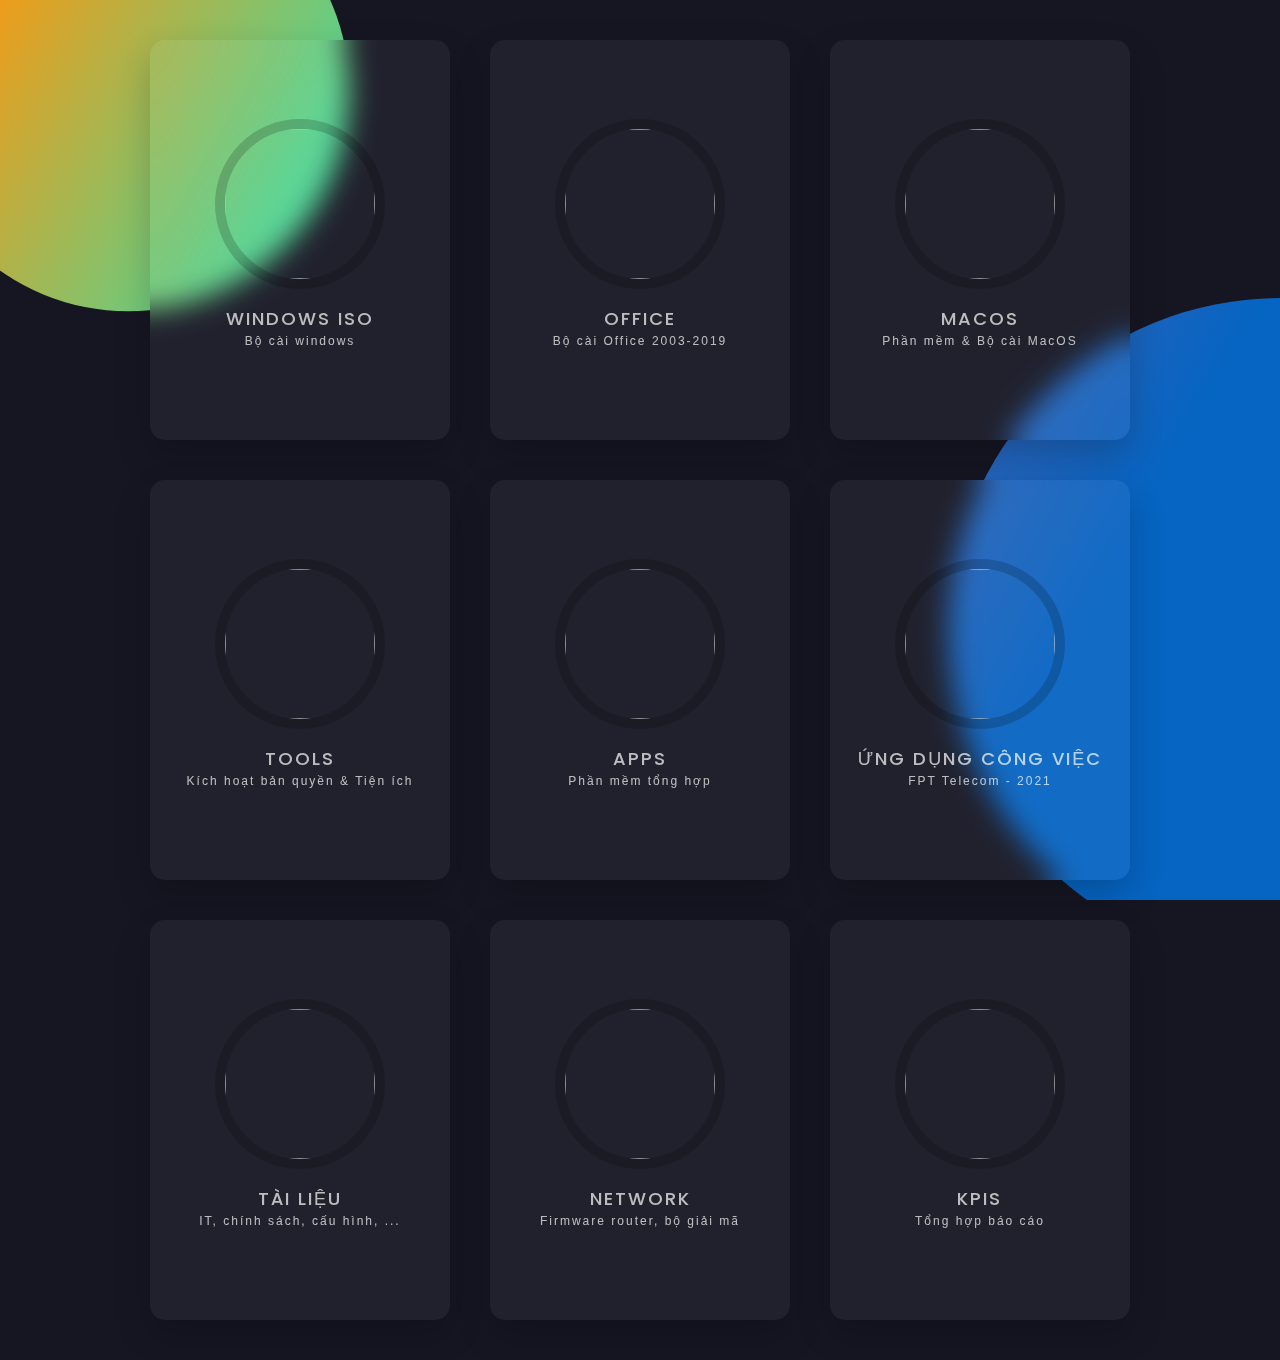
==== index.html @ 542de05e "Add files via upload" ====
<!DOCTYPE html>
<html lang="en">
<head>
  <meta charset="UTF-8">
  <meta http-equiv="X-UA-Compatible" content="IE=edge">
  <meta name="viewport" content="width=device-width, initial-scale=1.0">
  <title>SOURCE | INDO-PNCHO</title>
  <link rel="shortcut icon" href="./img/header.webp" type="image/webp" />
  <link rel="stylesheet" href="https://cdnjs.cloudflare.com/ajax/libs/font-awesome/5.15.3/css/all.min.css">
  <link rel="stylesheet" href="./style.css">
  <body> 
  <section>
    <div class="container">
      <a href="https://drive.google.com/drive/folders/1kdjeVwem8cAJMl_np1oTuf39qn1xCxHg?usp=sharing">
				<div class="card">
					<div class="content">
						<div class="imgBx"><img src="./img/windows.webp" alt=""></div>
						<div class="contentBx">
							<h3>Windows ISO<br><span>Bộ cài windows</span></h3>
						</div>
					</div>
					<ul class="sci">
						<li style="--i:1">
								<i class="fas fa-download"></i>
						</li>						
					</ul>
				</div>			
			</a>
      <a href="https://drive.google.com/drive/folders/1Q7vQI1WjGhp7WW4s88ZzQjJjz93iZYjQ?usp=sharing">
				<div class="card">
					<div class="content">
						<div class="imgBx"><img src="./img/office.webp" alt=""></div>
						<div class="contentBx">
							<h3>Office<br><span>Bộ cài Office 2003-2019</span></h3>
						</div>
					</div>
					<ul class="sci">
						<li style="--i:1">
								<i class="fas fa-download"></i>
						</li>						
					</ul>
				</div>			
			</a>
      <a href="https://drive.google.com/drive/folders/1sD4aifMUE6Ku6B0pSFIituWAtXM53C2F?usp=sharing">
				<div class="card">
					<div class="content">
						<div class="imgBx"><img src="./img/macos.webp" alt=""></div>
						<div class="contentBx">
							<h3>MacOS<br><span>Phần mềm & Bộ cài MacOS</span></h3>
						</div>
					</div>
					<ul class="sci">
						<li style="--i:1">
								<i class="fas fa-download"></i>
						</li>						
					</ul>
				</div>			
			</a>
      <a href="https://drive.google.com/drive/folders/1iUqlK9H3N3ajzzhzMDkw9Usuj-9g0jLn?usp=sharing">
				<div class="card">
					<div class="content">
						<div class="imgBx"><img src="./img/tool.webp" alt=""></div>
						<div class="contentBx">
							<h3>Tools<br><span>Kích hoạt bản quyền & Tiện ích</span></h3>
						</div>
					</div>
					<ul class="sci">
						<li style="--i:1">
								<i class="fas fa-download"></i>
						</li>						
					</ul>
				</div>			
			</a>
      <a href="https://drive.google.com/drive/folders/1eTEEgnuCIspsmR_OAB5f9lV5HlaqTHcz?usp=sharing">
				<div class="card">
					<div class="content">
						<div class="imgBx"><img src="./img/apps.webp" alt=""></div>
						<div class="contentBx">
							<h3>Apps<br><span>Phần mềm tổng hợp</span></h3>
						</div>
					</div>
					<ul class="sci">
						<li style="--i:1">
								<i class="fas fa-download"></i>
						</li>						
					</ul>
				</div>			
			</a>
      <a href="http://210.245.32.165:9999/FPT/">
				<div class="card">
					<div class="content">
						<div class="imgBx"><img src="./img/fpt.webp" alt=""></div>
						<div class="contentBx">
							<h3>Ứng dụng công việc<br><span>FPT Telecom - 2021</span></h3>
						</div>
					</div>
					<ul class="sci">
						<li style="--i:1">
								<i class="fas fa-download"></i>
						</li>						
					</ul>
				</div>			
			</a>
      <a href="http://210.245.32.165:9999/Tailieu/">
				<div class="card">
					<div class="content">
						<div class="imgBx"><img src="./img/TL.webp" alt=""></div>
						<div class="contentBx">
							<h3>TÀI LIỆU<br><span>IT, chính sách, cấu hình, ...</span></h3>
						</div>
					</div>
					<ul class="sci">
						<li style="--i:1">
								<i class="fas fa-download"></i>
						</li>						
					</ul>
				</div>			
			</a>
      <a href="http://210.245.32.165:9999/Firmware/">
				<div class="card">
					<div class="content">
						<div class="imgBx"><img src="./img/network.webp" alt=""></div>
						<div class="contentBx">
							<h3>Network<br><span>Firmware router, bộ giải mã</span></h3>
						</div>
					</div>
					<ul class="sci">
						<li style="--i:1">
								<i class="fas fa-download"></i>
						</li>						
					</ul>
				</div>			
			</a>
      <a href="./kpi.html">
				<div class="card">
					<div class="content">
						<div class="imgBx"><img src="./img/kpi.webp" alt=""></div>
						<div class="contentBx">
							<h3>KPIs<br><span>Tổng hợp báo cáo</span></h3>
						</div>
					</div>
					<ul class="sci">
						<li style="--i:1">
								<i class="fas fa-download"></i>
						</li>						
					</ul>
				</div>			
			</a>
    </div>
</section>
</body>
</html>
---- style.css ----
@import url("https://fonts.googleapis.com/css2?family=Poppins:wght@300;400;500&display=swap");
* {
  margin: 0;
  padding: 0;
  font-family: "Poppins", sans-serif;
}
a {
  text-decoration: none;
}

body {
  display: flex;
  justify-content: center;
  align-items: center;
  flex-wrap: wrap;
  background: #161623;
  min-height: 100vh;
}

section::before {
  content: "";
  position: absolute;
  top: 0;
  left: 0;
  width: 100%;
  height: 100%;
  background: linear-gradient(120deg, #f86086, #0664c2 80%);
  clip-path: circle(30% at right 70%);
}

section::after {
  content: "";
  position: absolute;
  top: 0;
  left: 0;
  width: 100%;
  height: 100%;
  background: linear-gradient(120deg, #ed9c1a, #20e6b9 30%);
  clip-path: circle(20% at 10% 10%);
}

.container {
  position: relative;
  z-index: 1;
  display: flex;
  justify-content: center;
  align-items: center;
  flex-wrap: wrap;
  margin: 20px 20px;
}

.container .card {
  position: relative;
  width: 300px;
  height: 400px;
  background: rgba(255, 255, 255, 0.05);
  margin: 20px;
  box-shadow: 0 15px 35px rgba(0, 0, 0, 0.2);
  border-radius: 15px;
  display: flex;
  justify-content: center;
  align-items: center;
  backdrop-filter: blur(14px);
}

.container .card .content {
  position: relative;
  display: flex;
  justify-content: center;
  align-items: center;
  flex-direction: column;
  opacity: 0.7;
  transition: 0.5s;
}

.container .card:hover .content {
  opacity: 1;
  transform: translateY(-20px);
}

.container .card .content .imgBx {
  position: relative;
  width: 150px;
  height: 150px;
  border-radius: 50%;
  overflow: hidden;
  border: 10px solid rgba(0, 0, 0, 0.25);
  cursor: pointer;
}

.container .card .content .imgBx img {
  position: absolute;
  top: 0;
  left: 0;
  width: 100%;
  height: 100%;
  object-fit: cover;
}
.container .card .content .contentBx h3 {
  color: #fff;
  text-transform: uppercase;
  letter-spacing: 2px;
  font-weight: 500;
  font-size: 18px;
  text-align: center;
  margin: 20px 0 10px;
  line-height: 1.1em;
}

.container .card .content .contentBx h3 span {
  font-size: 12px;
  font-weight: 300;
  text-transform: initial;
  font-family: Helvetica, sans-serif;
}

.container .card .sci {
  position: absolute;
  bottom: 50px;
  display: flex;
}

.container .card .sci li {
  list-style: none;
  margin: 0 10px;
  transform: translateY(40px);
  transition: 0.5s;
  opacity: 0;
  transition-delay: calc(0.1s * var(--i));
}

.container .card:hover .sci li {
  transform: translateY(0px);
  opacity: 1;
}

.container .card .sci li {
  color: #fff;
  font-size: 24px;
}

.heart {
  width: 50px;
  margin-bottom: 20px;
  animation: heartBeat 1s ease-in-out infinite;
}

@keyframes heartBeat {
  0% {
    transform: scale(0.9);
  }

  45% {
    transform: scale(1.1);
  }

  70% {
    transform: scale(0.9);
  }

  100% {
    transform: scale(0.9);
  }
}

.time {
  color: #fff;
  display: flex;
  flex-direction: column;
  align-items: center;
  justify-content: center;
}

.time h2,
.time p {
  margin: 0;
  margin-bottom: 4px;
}

.time h2 {
  font-size: 2.4rem;
}

.time p {
  font-size: 1.5rem;
}

.sup-time {
  font-weight: 300;
}
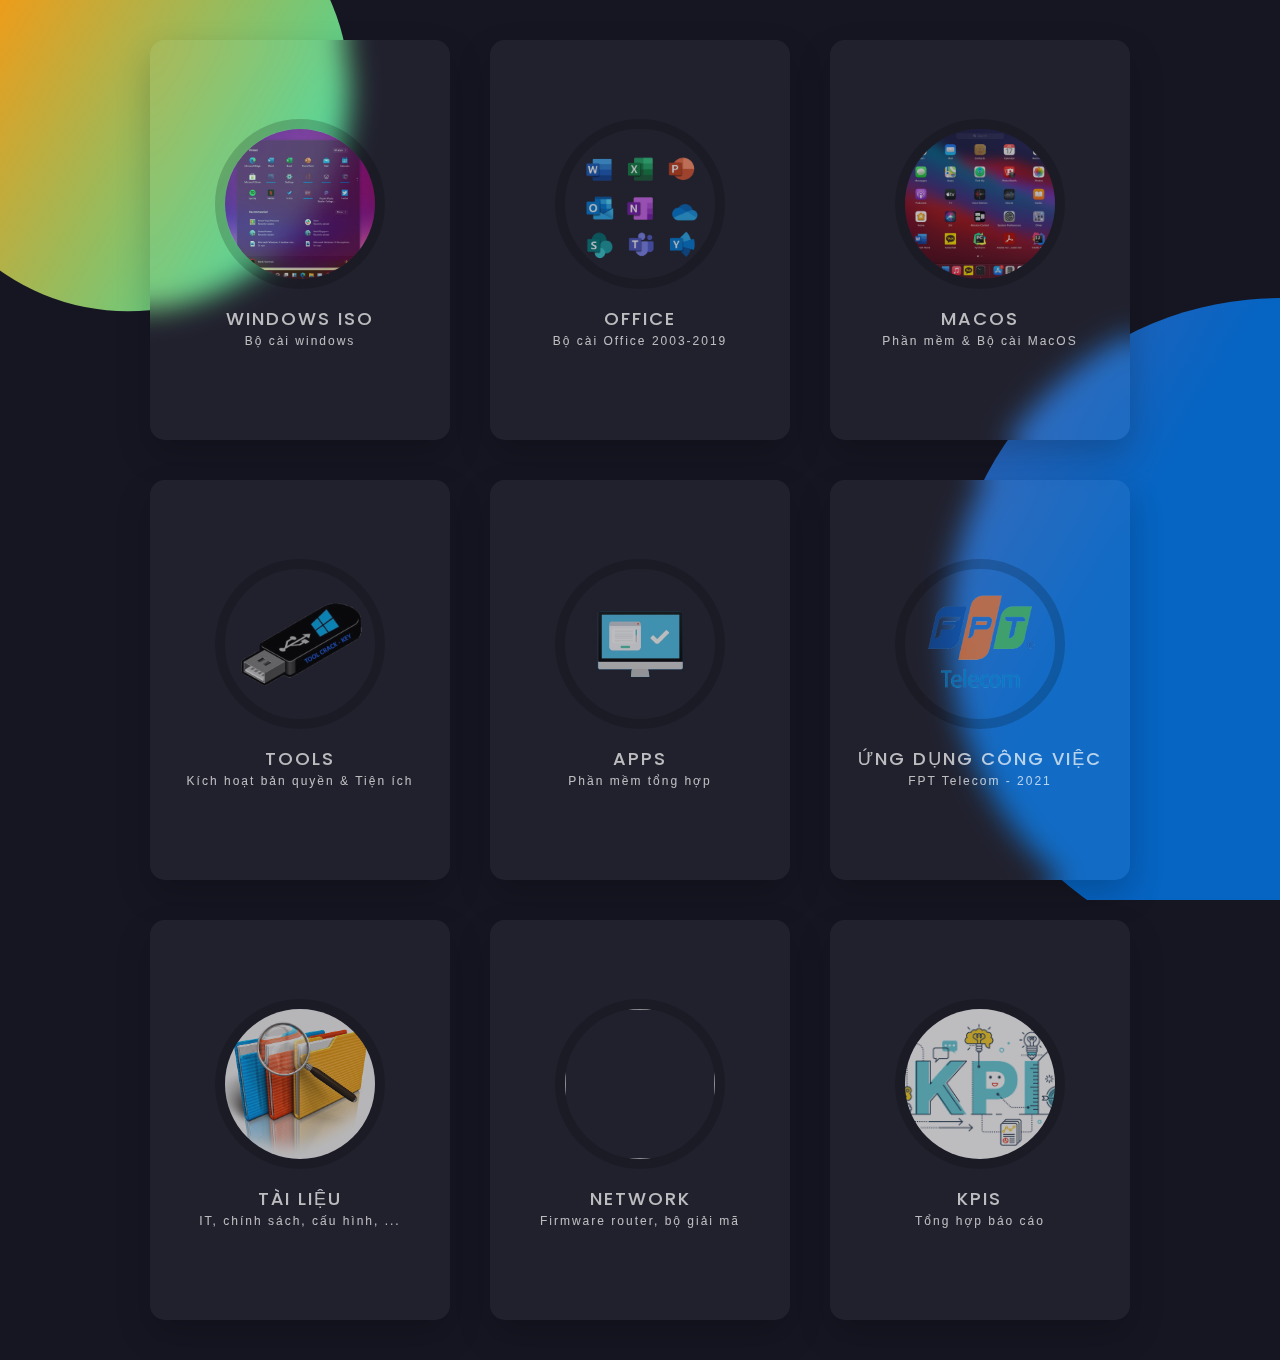
==== commit ace0071c: "Update index.html" ====
--- a/index.html
+++ b/index.html
@@ -104,7 +104,7 @@
       <a href="http://210.245.32.165:9999/Tailieu/">
 				<div class="card">
 					<div class="content">
-						<div class="imgBx"><img src="./img/TL.webp" alt=""></div>
+						<div class="imgBx"><img src="./img/tl.webp" alt=""></div>
 						<div class="contentBx">
 							<h3>TÀI LIỆU<br><span>IT, chính sách, cấu hình, ...</span></h3>
 						</div>
